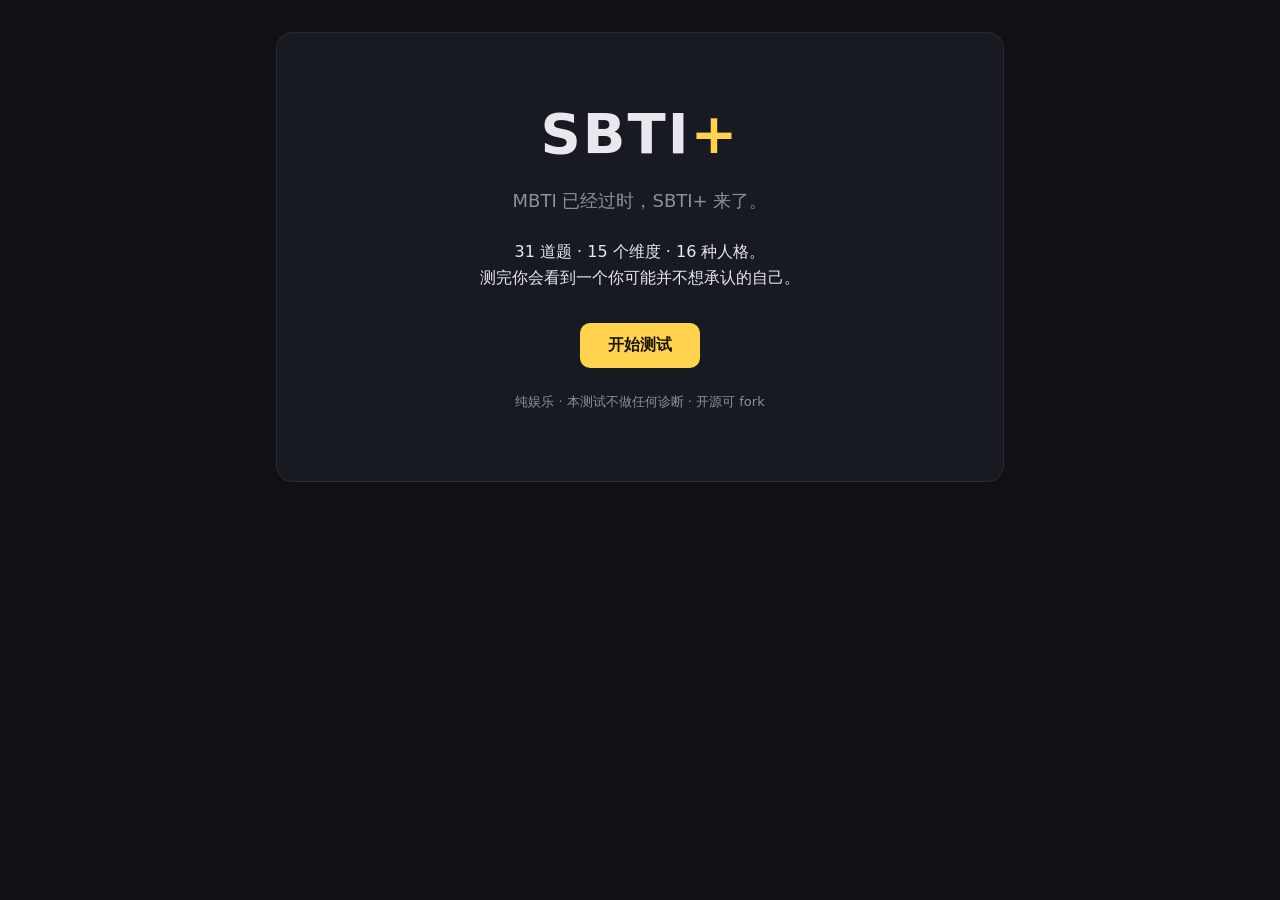
==== index.html @ dd5b1cde "first commit" ====
<!doctype html>
<html lang="zh-CN">
<head>
  <meta charset="utf-8" />
  <meta name="viewport" content="width=device-width, initial-scale=1" />
  <title>SBTI+ 人格测试</title>
  <meta name="description" content="SBTI+ 人格测试 —— 31 题 · 15 维度 · 16 种人格，娱乐向。" />
  <link rel="stylesheet" href="./style.css" />
</head>
<body>
  <main id="app">

    <!-- 1. 首页 -->
    <section id="screen-intro" class="screen active">
      <div class="card hero">
        <h1 class="title">SBTI<span class="plus">+</span></h1>
        <p class="subtitle">MBTI 已经过时，SBTI+ 来了。</p>
        <p class="desc">31 道题 · 15 个维度 · 16 种人格。<br/>测完你会看到一个你可能并不想承认的自己。</p>
        <button class="btn btn-primary" id="startBtn">开始测试</button>
        <p class="foot">纯娱乐 · 本测试不做任何诊断 · 开源可 fork</p>
      </div>
    </section>

    <!-- 2. 答题 -->
    <section id="screen-quiz" class="screen">
      <div class="card">
        <header class="quiz-head">
          <span id="progressText">0 / 0</span>
          <div class="progress-bar"><div id="progressFill"></div></div>
        </header>
        <ol id="questionList" class="question-list"></ol>
        <footer class="quiz-foot">
          <button class="btn btn-secondary" id="backBtn">返回首页</button>
          <button class="btn btn-primary" id="submitBtn">提交并查看结果</button>
        </footer>
        <p class="hint" id="hint">把题全做完才放行。</p>
      </div>
    </section>

    <!-- 3. 结果 -->
    <section id="screen-result" class="screen">
      <div class="card result">
        <p class="kicker">你的主人格</p>
        <h2 id="resName" class="res-name"></h2>
        <p id="resCode" class="res-code"></p>
        <div id="resRarity" class="rarity-badge"></div>
        <p id="resMatch" class="res-match"></p>
        <blockquote id="resTagline" class="tagline"></blockquote>
        <p id="resDesc" class="res-desc"></p>

        <h3>十五维度评分</h3>
        <ul id="dimList" class="dim-list"></ul>

        <h3>其他匹配度 Top 3</h3>
        <ul id="altList" class="alt-list"></ul>

        <div class="friendly">
          <h4>友情提示</h4>
          <p>本测试纯属娱乐，别拿它当诊断、面试、相亲、分手或人生判决书。你可以笑，但别太当真。</p>
        </div>

        <footer class="result-foot">
          <button class="btn btn-secondary" id="restartBtn">重新测试</button>
          <button class="btn btn-primary" id="homeBtn">回到首页</button>
        </footer>
      </div>
    </section>

  </main>

  <script src="./data.js"></script>
  <script src="./app.js"></script>
</body>
</html>
---- style.css ----
:root {
  --bg: #0f1115;
  --card: #171a21;
  --card-2: #1e222b;
  --text: #e7e9ee;
  --muted: #8a90a0;
  --primary: #ffd34d;
  --primary-ink: #1a1500;
  --accent: #7ad0ff;
  --border: #262b36;
}

* { box-sizing: border-box; }
html, body { margin: 0; padding: 0; background: var(--bg); color: var(--text);
  font-family: -apple-system, BlinkMacSystemFont, "PingFang SC", "Hiragino Sans GB",
               "Microsoft YaHei", system-ui, sans-serif;
  line-height: 1.6;
  -webkit-font-smoothing: antialiased;
}

#app { max-width: 760px; margin: 0 auto; padding: 32px 16px 80px; }

.screen { display: none; }
.screen.active { display: block; animation: fade .3s ease; }
@keyframes fade { from { opacity: 0; transform: translateY(6px);} to { opacity: 1; transform: none; } }

.card {
  background: var(--card);
  border: 1px solid var(--border);
  border-radius: 16px;
  padding: 32px;
}

/* Hero */
.hero { text-align: center; padding: 56px 32px; }
.title { font-size: 56px; margin: 0; letter-spacing: 2px; }
.title .plus { color: var(--primary); }
.subtitle { color: var(--muted); margin: 8px 0 24px; font-size: 18px; }
.desc { color: var(--text); margin-bottom: 32px; }
.foot { color: var(--muted); font-size: 13px; margin-top: 24px; }

/* Buttons */
.btn {
  display: inline-block;
  border: 0;
  border-radius: 10px;
  padding: 12px 28px;
  font-size: 16px;
  font-weight: 600;
  cursor: pointer;
  transition: transform .1s ease, opacity .2s ease;
  font-family: inherit;
}
.btn:active { transform: translateY(1px); }
.btn-primary { background: var(--primary); color: var(--primary-ink); }
.btn-primary:disabled { opacity: .5; cursor: not-allowed; }
.btn-secondary { background: var(--card-2); color: var(--text); border: 1px solid var(--border); }

/* Quiz */
.quiz-head { display: flex; align-items: center; gap: 16px; margin-bottom: 20px; }
.quiz-head span { color: var(--muted); font-variant-numeric: tabular-nums; min-width: 60px; }
.progress-bar { flex: 1; height: 8px; background: var(--card-2); border-radius: 4px; overflow: hidden; }
#progressFill { height: 100%; width: 0; background: var(--primary); transition: width .3s; }

.question-list { list-style: none; padding: 0; margin: 0; }
.question-list li { margin-bottom: 28px; padding-bottom: 20px; border-bottom: 1px solid var(--border); }
.question-list li:last-child { border-bottom: 0; }
.q-text { font-weight: 600; margin: 0 0 12px; }
.q-idx { color: var(--muted); margin-right: 6px; }
.opts { display: flex; flex-direction: column; gap: 8px; }
.opt {
  display: block;
  padding: 12px 16px;
  background: var(--card-2);
  border: 1px solid var(--border);
  border-radius: 10px;
  cursor: pointer;
  transition: all .15s;
}
.opt:hover { border-color: var(--accent); }
.opt input { display: none; }
.opt.checked { border-color: var(--primary); background: rgba(255,211,77,.08); }

.quiz-foot { display: flex; gap: 12px; margin-top: 20px; flex-wrap: wrap; }
.hint { color: var(--muted); font-size: 13px; margin-top: 12px; }

/* Result */
.result .kicker { color: var(--muted); margin: 0; text-transform: uppercase; letter-spacing: 2px; font-size: 13px; }
.res-name { font-size: 42px; margin: 8px 0 4px; }
.res-code { color: var(--accent); margin: 0 0 8px; font-weight: 600; letter-spacing: 1px; font-size: 14px; }
.res-match { color: var(--primary); margin: 0 0 16px; font-weight: 600; }
.tagline { border-left: 3px solid var(--primary); padding: 4px 14px; margin: 16px 0; color: var(--text); font-style: italic; }
.res-desc { margin: 16px 0 32px; }

.result h3 { font-size: 16px; color: var(--muted); border-top: 1px solid var(--border); padding-top: 20px; margin-top: 24px; }

.dim-list { list-style: none; padding: 0; margin: 0 0 16px; display: grid; gap: 12px; }
.dim-card {
  background: var(--card-2);
  border: 1px solid var(--border);
  border-radius: 12px;
  padding: 16px 18px;
}
.dim-card header {
  display: flex; align-items: center; justify-content: space-between;
  margin-bottom: 8px;
}
.dim-title { display: flex; align-items: baseline; gap: 8px; }
.dim-code {
  font-size: 12px; font-weight: 700; color: var(--muted);
  background: var(--bg); padding: 2px 8px; border-radius: 6px;
  letter-spacing: 0.5px;
}
.dim-name { font-size: 16px; font-weight: 600; color: var(--text); }
.dim-score { display: flex; align-items: center; gap: 4px; font-weight: 700; font-size: 14px; }
.dim-score .sep { color: var(--muted); font-weight: 400; margin: 0 2px; }
.dim-score.lv-H { color: #ffd34d; }
.dim-score.lv-M { color: #7ad0ff; }
.dim-score.lv-L { color: #b0a5ff; }
.dim-tag { font-size: 13px; color: var(--muted); margin: 0 0 4px; font-weight: 600; }
.dim-desc { font-size: 14px; color: var(--text); margin: 0; line-height: 1.55; }

.friendly {
  margin-top: 28px;
  padding: 18px 20px;
  background: var(--card-2);
  border: 1px dashed var(--border);
  border-radius: 12px;
}
.friendly h4 { margin: 0 0 6px; font-size: 14px; color: var(--primary); }
.friendly p { margin: 0; color: var(--muted); font-size: 13px; line-height: 1.6; }
.alt-sub { color: var(--muted); font-weight: 400; margin-left: 8px; font-size: 12px; letter-spacing: 1px; }
.alt-rarity { margin-left: 8px; font-size: 12px; letter-spacing: 1px; }

/* Rarity badge */
.rarity-badge {
  display: inline-flex;
  align-items: center;
  gap: 8px;
  padding: 6px 12px;
  border-radius: 999px;
  font-size: 12px;
  font-weight: 700;
  letter-spacing: 1px;
  margin: 4px 0 12px;
  border: 1px solid currentColor;
  background: rgba(255, 255, 255, 0.03);
}
.rarity-badge .stars { font-size: 14px; }
.rarity-badge .rarity-label { font-weight: 600; }

.rarity-common   { color: #9aa0ac; }
.rarity-uncommon { color: #7ed0a0; }
.rarity-rare     { color: #7ad0ff; }
.rarity-epic     { color: #c58cff; }
.rarity-legend   {
  color: #ffd34d;
  background: linear-gradient(90deg, rgba(255,211,77,0.12), rgba(255,130,77,0.12));
  animation: legend-glow 2.4s ease-in-out infinite;
}
@keyframes legend-glow {
  0%, 100% { box-shadow: 0 0 0 0 rgba(255,211,77,0.4); }
  50%      { box-shadow: 0 0 14px 2px rgba(255,211,77,0.35); }
}

.alt-list { list-style: none; padding: 0; margin: 0; }
.alt-list li {
  display: flex; justify-content: space-between;
  padding: 8px 0; border-bottom: 1px dashed var(--border);
}
.alt-list li:last-child { border: 0; }
.alt-list .alt-name { font-weight: 600; }
.alt-list .alt-pct { color: var(--muted); font-variant-numeric: tabular-nums; }

.result-foot { display: flex; gap: 12px; margin-top: 24px; flex-wrap: wrap; }

@media (max-width: 560px) {
  .card { padding: 24px 18px; }
  .title { font-size: 44px; }
  .res-name { font-size: 32px; }
  .hero { padding: 40px 20px; }
}
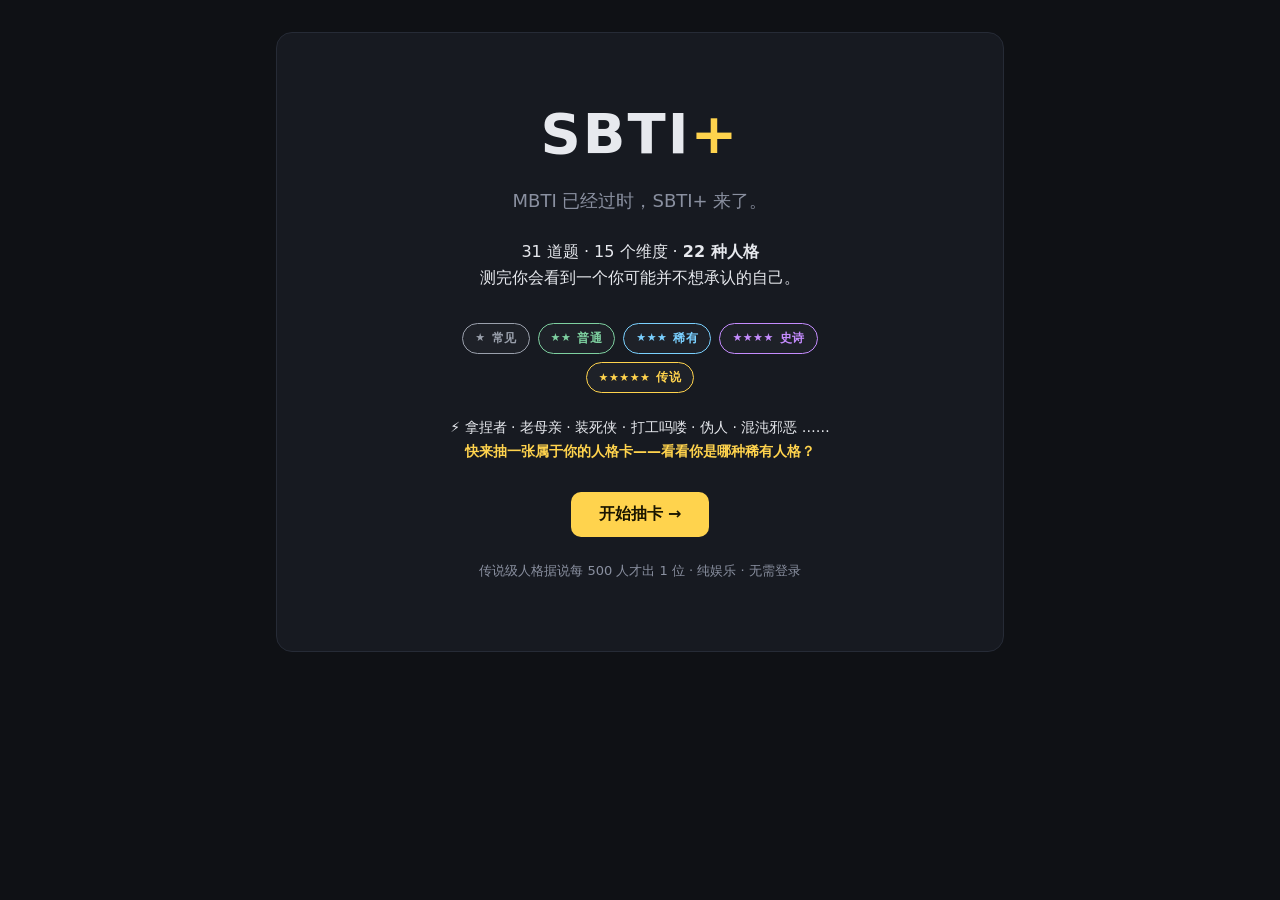
==== commit 41922a0b: "fix：修复首页信息显示错误" ====
--- a/index.html
+++ b/index.html
@@ -15,9 +15,21 @@
       <div class="card hero">
         <h1 class="title">SBTI<span class="plus">+</span></h1>
         <p class="subtitle">MBTI 已经过时，SBTI+ 来了。</p>
-        <p class="desc">31 道题 · 15 个维度 · 16 种人格。<br/>测完你会看到一个你可能并不想承认的自己。</p>
-        <button class="btn btn-primary" id="startBtn">开始测试</button>
-        <p class="foot">纯娱乐 · 本测试不做任何诊断 · 开源可 fork</p>
+        <p class="desc">31 道题 · 15 个维度 · <strong>22 种人格</strong><br/>测完你会看到一个你可能并不想承认的自己。</p>
+
+        <ul class="rarity-tease">
+          <li class="rarity-common"><span class="stars">★</span><span>常见</span></li>
+          <li class="rarity-uncommon"><span class="stars">★★</span><span>普通</span></li>
+          <li class="rarity-rare"><span class="stars">★★★</span><span>稀有</span></li>
+          <li class="rarity-epic"><span class="stars">★★★★</span><span>史诗</span></li>
+          <li class="rarity-legend"><span class="stars">★★★★★</span><span>传说</span></li>
+        </ul>
+
+        <p class="tease">⚡ 拿捏者 · 老母亲 · 装死侠 · 打工吗喽 · 伪人 · 混沌邪恶 ……<br/>
+          <strong>快来抽一张属于你的人格卡——看看你是哪种稀有人格？</strong></p>
+
+        <button class="btn btn-primary" id="startBtn">开始抽卡 →</button>
+        <p class="foot">传说级人格据说每 500 人才出 1 位 · 纯娱乐 · 无需登录</p>
       </div>
     </section>
 
@@ -41,6 +53,7 @@
     <section id="screen-result" class="screen">
       <div class="card result">
         <p class="kicker">你的主人格</p>
+        <div id="resAvatar" class="res-avatar"></div>
         <h2 id="resName" class="res-name"></h2>
         <p id="resCode" class="res-code"></p>
         <div id="resRarity" class="rarity-badge"></div>
@@ -69,6 +82,12 @@
   </main>
 
   <script src="./data.js"></script>
+  <script src="./avatars.js"></script>
   <script src="./app.js"></script>
+
+  <!-- Cloudflare Web Analytics —— 把下面的 YOUR_TOKEN_HERE 替换成你在 CF 后台拿到的 token -->
+  <script defer src="https://static.cloudflareinsights.com/beacon.min.js"
+          data-cf-beacon='{"token": "8ededf2203d848b292072b26a728d24f"}'></script>
+  <!-- End Cloudflare Web Analytics -->
 </body>
 </html>
--- a/style.css
+++ b/style.css
@@ -38,6 +38,38 @@
 .subtitle { color: var(--muted); margin: 8px 0 24px; font-size: 18px; }
 .desc { color: var(--text); margin-bottom: 32px; }
 .foot { color: var(--muted); font-size: 13px; margin-top: 24px; }
+
+.rarity-tease {
+  list-style: none;
+  padding: 0;
+  margin: 22px auto;
+  display: flex;
+  flex-wrap: wrap;
+  justify-content: center;
+  gap: 8px;
+  max-width: 460px;
+}
+.rarity-tease li {
+  display: inline-flex;
+  align-items: center;
+  gap: 6px;
+  padding: 5px 12px;
+  border-radius: 999px;
+  font-size: 12px;
+  font-weight: 700;
+  letter-spacing: 0.5px;
+  border: 1px solid currentColor;
+  background: rgba(255,255,255,0.03);
+}
+.rarity-tease .stars { font-size: 11px; }
+.tease {
+  color: var(--text);
+  font-size: 14px;
+  line-height: 1.75;
+  margin: 20px auto 28px;
+  max-width: 480px;
+}
+.tease strong { color: var(--primary); }
 
 /* Buttons */
 .btn {
@@ -85,12 +117,52 @@
 .hint { color: var(--muted); font-size: 13px; margin-top: 12px; }
 
 /* Result */
-.result .kicker { color: var(--muted); margin: 0; text-transform: uppercase; letter-spacing: 2px; font-size: 13px; }
+.result .kicker { color: var(--muted); margin: 0; text-transform: uppercase; letter-spacing: 2px; font-size: 13px; text-align: center; }
+.res-avatar { display: flex; justify-content: center; margin: 16px 0 4px; }
+.res-avatar svg { filter: drop-shadow(0 6px 20px rgba(0,0,0,0.35)); }
+.result .res-name,
+.result .res-code,
+.result .res-match,
+.result .rarity-badge { text-align: center; }
+.result > .card > .res-name { text-align: center; }
+.result .rarity-badge { display: inline-flex; }
+#screen-result .card { text-align: center; }
+#screen-result .card .tagline,
+#screen-result .card .res-desc,
+#screen-result .card .dim-list,
+#screen-result .card .alt-list,
+#screen-result .card .friendly { text-align: left; }
+#screen-result .card h3 { text-align: left; }
+
+.alt-list li { align-items: center; gap: 12px; }
+.alt-avatar { flex-shrink: 0; display: inline-flex; }
+.alt-avatar svg { display: block; }
+.alt-list .alt-name { flex: 1; }
 .res-name { font-size: 42px; margin: 8px 0 4px; }
 .res-code { color: var(--accent); margin: 0 0 8px; font-weight: 600; letter-spacing: 1px; font-size: 14px; }
 .res-match { color: var(--primary); margin: 0 0 16px; font-weight: 600; }
 .tagline { border-left: 3px solid var(--primary); padding: 4px 14px; margin: 16px 0; color: var(--text); font-style: italic; }
 .res-desc { margin: 16px 0 32px; }
+.res-desc p { margin: 0 0 14px; line-height: 1.8; }
+.res-desc p:last-child { margin-bottom: 0; }
+.desc-tag {
+  display: inline-block;
+  padding: 2px 10px;
+  border-radius: 999px;
+  font-size: 12px;
+  font-weight: 700;
+  border: 1px solid currentColor;
+  margin-right: 6px;
+  letter-spacing: 0.5px;
+  vertical-align: 1px;
+}
+.desc-tone {
+  color: var(--muted);
+  font-size: 13px;
+  font-style: italic;
+  text-align: right;
+  margin-top: 18px !important;
+}
 
 .result h3 { font-size: 16px; color: var(--muted); border-top: 1px solid var(--border); padding-top: 20px; margin-top: 24px; }
 
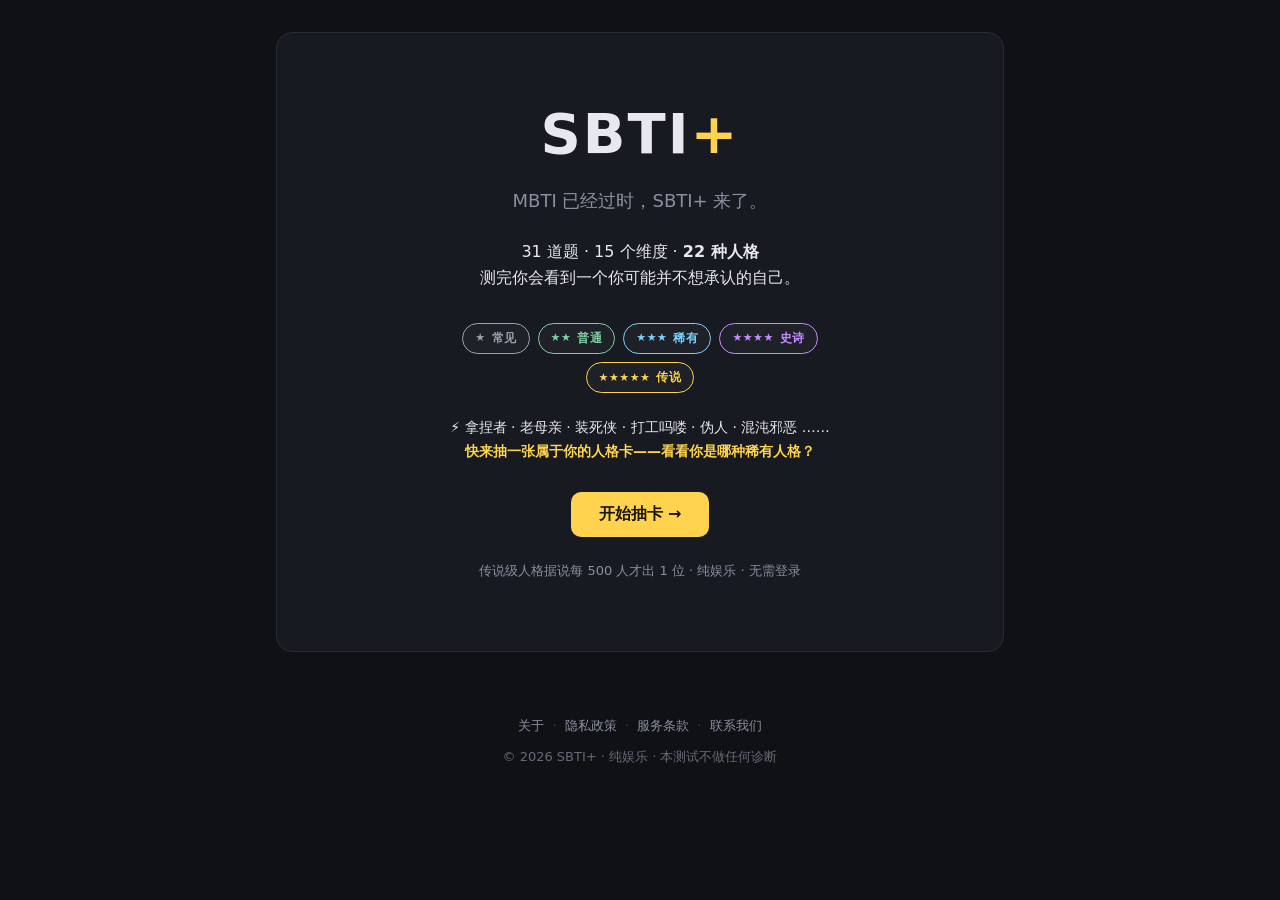
==== commit 10026e94: "fix： 滚动答题" ====
--- a/index.html
+++ b/index.html
@@ -4,8 +4,13 @@
   <meta charset="utf-8" />
   <meta name="viewport" content="width=device-width, initial-scale=1" />
   <title>SBTI+ 人格测试</title>
-  <meta name="description" content="SBTI+ 人格测试 —— 31 题 · 15 维度 · 16 种人格，娱乐向。" />
-  <link rel="stylesheet" href="./style.css" />
+  <meta name="description" content="SBTI+ 人格测试 —— 31 题 · 15 维度 · 22 种人格，五级稀有度，娱乐向。" />
+  <link rel="stylesheet" href="./style.css?v=3" />
+
+  <!-- Google AdSense -->
+  <script async src="https://pagead2.googlesyndication.com/pagead/js/adsbygoogle.js?client=ca-pub-3157688021282766"
+          crossorigin="anonymous"></script>
+  <meta name="google-adsense-account" content="ca-pub-3157688021282766" />
 </head>
 <body>
   <main id="app">
@@ -33,19 +38,25 @@
       </div>
     </section>
 
-    <!-- 2. 答题 -->
+    <!-- 2. 答题 —— 卡片式逐题切换 -->
     <section id="screen-quiz" class="screen">
-      <div class="card">
+      <div class="card quiz-card">
         <header class="quiz-head">
-          <span id="progressText">0 / 0</span>
+          <span id="progressText">1 / 31</span>
           <div class="progress-bar"><div id="progressFill"></div></div>
         </header>
-        <ol id="questionList" class="question-list"></ol>
+
+        <div id="questionCard" class="question-card">
+          <p class="q-text"><span class="q-idx" id="qIdx">1.</span><span id="qText"></span></p>
+          <div class="opts" id="qOpts"></div>
+        </div>
+
         <footer class="quiz-foot">
+          <button class="btn btn-secondary" id="prevBtn">← 上一题</button>
           <button class="btn btn-secondary" id="backBtn">返回首页</button>
-          <button class="btn btn-primary" id="submitBtn">提交并查看结果</button>
+          <button class="btn btn-primary" id="submitBtn" style="display:none">提交并查看结果</button>
         </footer>
-        <p class="hint" id="hint">把题全做完才放行。</p>
+        <p class="hint" id="hint">选完会自动跳到下一题</p>
       </div>
     </section>
 
@@ -61,11 +72,35 @@
         <blockquote id="resTagline" class="tagline"></blockquote>
         <p id="resDesc" class="res-desc"></p>
 
+        <!-- Ad slot: 描述之后 / 维度之前 · 黄金位置（审核通过后取消注释） -->
+        <!--
+        <div class="ad-slot">
+          <ins class="adsbygoogle"
+               style="display:block"
+               data-ad-client="ca-pub-3157688021282766"
+               data-ad-slot="AUTO"
+               data-ad-format="auto"
+               data-full-width-responsive="true"></ins>
+        </div>
+        -->
+
         <h3>十五维度评分</h3>
         <ul id="dimList" class="dim-list"></ul>
 
         <h3>其他匹配度 Top 3</h3>
         <ul id="altList" class="alt-list"></ul>
+
+        <!-- Ad slot: 备选人格之后 · 友情提示之前（审核通过后取消注释） -->
+        <!--
+        <div class="ad-slot">
+          <ins class="adsbygoogle"
+               style="display:block"
+               data-ad-client="ca-pub-3157688021282766"
+               data-ad-slot="AUTO"
+               data-ad-format="auto"
+               data-full-width-responsive="true"></ins>
+        </div>
+        -->
 
         <div class="friendly">
           <h4>友情提示</h4>
@@ -81,9 +116,22 @@
 
   </main>
 
-  <script src="./data.js"></script>
-  <script src="./avatars.js"></script>
-  <script src="./app.js"></script>
+  <footer class="site-footer">
+    <nav>
+      <a href="./about.html">关于</a>
+      <span>·</span>
+      <a href="./privacy.html">隐私政策</a>
+      <span>·</span>
+      <a href="./terms.html">服务条款</a>
+      <span>·</span>
+      <a href="./contact.html">联系我们</a>
+    </nav>
+    <p>© 2026 SBTI+ · 纯娱乐 · 本测试不做任何诊断</p>
+  </footer>
+
+  <script src="./data.js?v=3"></script>
+  <script src="./avatars.js?v=3"></script>
+  <script src="./app.js?v=3"></script>
 
   <!-- Cloudflare Web Analytics —— 把下面的 YOUR_TOKEN_HERE 替换成你在 CF 后台拿到的 token -->
   <script defer src="https://static.cloudflareinsights.com/beacon.min.js"
--- a/style.css
+++ b/style.css
@@ -18,7 +18,21 @@
   -webkit-font-smoothing: antialiased;
 }
 
-#app { max-width: 760px; margin: 0 auto; padding: 32px 16px 80px; }
+#app { max-width: 760px; margin: 0 auto; padding: 32px 16px 40px; }
+
+.site-footer {
+  max-width: 760px;
+  margin: 0 auto;
+  padding: 24px 16px 48px;
+  text-align: center;
+  color: var(--muted);
+  font-size: 13px;
+}
+.site-footer nav { margin-bottom: 10px; }
+.site-footer nav a { color: var(--muted); text-decoration: none; margin: 0 4px; }
+.site-footer nav a:hover { color: var(--accent); }
+.site-footer nav span { opacity: 0.4; }
+.site-footer p { margin: 0; opacity: 0.7; }
 
 .screen { display: none; }
 .screen.active { display: block; animation: fade .3s ease; }
@@ -94,27 +108,96 @@
 .progress-bar { flex: 1; height: 8px; background: var(--card-2); border-radius: 4px; overflow: hidden; }
 #progressFill { height: 100%; width: 0; background: var(--primary); transition: width .3s; }
 
-.question-list { list-style: none; padding: 0; margin: 0; }
-.question-list li { margin-bottom: 28px; padding-bottom: 20px; border-bottom: 1px solid var(--border); }
-.question-list li:last-child { border-bottom: 0; }
-.q-text { font-weight: 600; margin: 0 0 12px; }
-.q-idx { color: var(--muted); margin-right: 6px; }
-.opts { display: flex; flex-direction: column; gap: 8px; }
+/* Quiz card (single-question mode) */
+.quiz-card { min-height: 460px; display: flex; flex-direction: column; }
+.question-card {
+  flex: 1;
+  padding: 8px 4px 16px;
+}
+.q-text {
+  font-size: 20px;
+  font-weight: 600;
+  margin: 24px 0 28px;
+  line-height: 1.55;
+  min-height: 64px;
+}
+.q-idx {
+  color: var(--primary);
+  margin-right: 10px;
+  font-weight: 700;
+}
+
+.opts { display: flex; flex-direction: column; gap: 12px; }
 .opt {
-  display: block;
-  padding: 12px 16px;
+  display: flex;
+  align-items: center;
+  gap: 14px;
+  width: 100%;
+  text-align: left;
+  padding: 16px 18px;
   background: var(--card-2);
   border: 1px solid var(--border);
-  border-radius: 10px;
+  border-radius: 12px;
   cursor: pointer;
-  transition: all .15s;
-}
-.opt:hover { border-color: var(--accent); }
-.opt input { display: none; }
-.opt.checked { border-color: var(--primary); background: rgba(255,211,77,.08); }
-
-.quiz-foot { display: flex; gap: 12px; margin-top: 20px; flex-wrap: wrap; }
-.hint { color: var(--muted); font-size: 13px; margin-top: 12px; }
+  transition: all .18s ease;
+  color: var(--text);
+  font-family: inherit;
+  font-size: 15px;
+  line-height: 1.5;
+}
+.opt:hover {
+  border-color: var(--accent);
+  transform: translateX(4px);
+  background: rgba(122, 208, 255, 0.05);
+}
+.opt:active { transform: translateX(4px) scale(0.99); }
+.opt-letter {
+  flex-shrink: 0;
+  width: 28px;
+  height: 28px;
+  border-radius: 50%;
+  background: var(--bg);
+  border: 1px solid var(--border);
+  display: inline-flex;
+  align-items: center;
+  justify-content: center;
+  font-weight: 700;
+  font-size: 13px;
+  color: var(--muted);
+  transition: all .18s ease;
+}
+.opt:hover .opt-letter {
+  color: var(--accent);
+  border-color: var(--accent);
+}
+.opt-label { flex: 1; }
+.opt.checked {
+  border-color: var(--primary);
+  background: rgba(255,211,77,.1);
+  transform: translateX(4px);
+}
+.opt.checked .opt-letter {
+  background: var(--primary);
+  color: var(--primary-ink);
+  border-color: var(--primary);
+}
+
+/* 卡片切换动画 */
+@keyframes slideInRight {
+  from { opacity: 0; transform: translateX(40px); }
+  to   { opacity: 1; transform: translateX(0); }
+}
+@keyframes slideInLeft {
+  from { opacity: 0; transform: translateX(-40px); }
+  to   { opacity: 1; transform: translateX(0); }
+}
+.question-card.slide-in-right { animation: slideInRight .28s ease-out; }
+.question-card.slide-in-left  { animation: slideInLeft  .28s ease-out; }
+
+.quiz-foot { display: flex; gap: 10px; margin-top: 20px; flex-wrap: wrap; align-items: center; }
+.quiz-foot .btn { padding: 10px 18px; font-size: 14px; }
+.quiz-foot .btn:disabled { opacity: 0.35; cursor: not-allowed; }
+.hint { color: var(--muted); font-size: 13px; margin-top: 14px; text-align: center; }
 
 /* Result */
 .result .kicker { color: var(--muted); margin: 0; text-transform: uppercase; letter-spacing: 2px; font-size: 13px; text-align: center; }
@@ -244,6 +327,29 @@
 .alt-list .alt-name { font-weight: 600; }
 .alt-list .alt-pct { color: var(--muted); font-variant-numeric: tabular-nums; }
 
+.ad-slot {
+  margin: 28px 0;
+  padding: 16px 0 8px;
+  min-height: 100px;
+  display: block;
+  position: relative;
+  border-top: 1px dashed var(--border);
+  border-bottom: 1px dashed var(--border);
+}
+.ad-slot::before {
+  content: '广告 · Sponsored';
+  position: absolute;
+  top: -8px;
+  left: 12px;
+  padding: 0 8px;
+  background: var(--card);
+  font-size: 10px;
+  color: var(--muted);
+  letter-spacing: 1px;
+  opacity: 0.6;
+}
+.ad-slot ins { background: transparent; }
+
 .result-foot { display: flex; gap: 12px; margin-top: 24px; flex-wrap: wrap; }
 
 @media (max-width: 560px) {
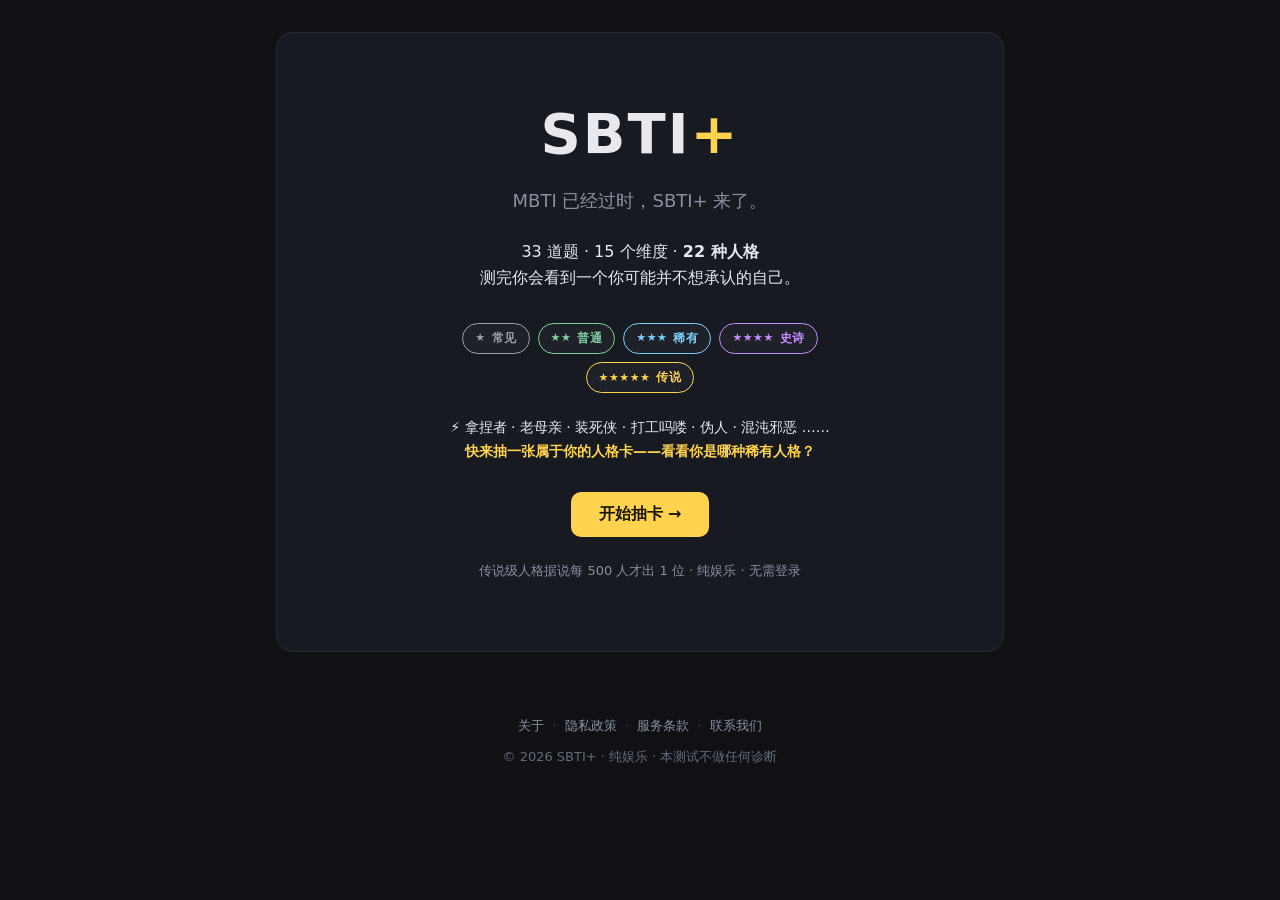
==== commit 014f9222: "fix：修复各种bug" ====
--- a/index.html
+++ b/index.html
@@ -4,8 +4,8 @@
   <meta charset="utf-8" />
   <meta name="viewport" content="width=device-width, initial-scale=1" />
   <title>SBTI+ 人格测试</title>
-  <meta name="description" content="SBTI+ 人格测试 —— 31 题 · 15 维度 · 22 种人格，五级稀有度，娱乐向。" />
-  <link rel="stylesheet" href="./style.css?v=3" />
+  <meta name="description" content="SBTI+ 人格测试 —— 33 题 · 15 维度 · 22 种人格，五级稀有度，娱乐向。" />
+  <link rel="stylesheet" href="./style.css?v=4" />
 
   <!-- Google AdSense -->
   <script async src="https://pagead2.googlesyndication.com/pagead/js/adsbygoogle.js?client=ca-pub-3157688021282766"
@@ -20,7 +20,7 @@
       <div class="card hero">
         <h1 class="title">SBTI<span class="plus">+</span></h1>
         <p class="subtitle">MBTI 已经过时，SBTI+ 来了。</p>
-        <p class="desc">31 道题 · 15 个维度 · <strong>22 种人格</strong><br/>测完你会看到一个你可能并不想承认的自己。</p>
+        <p class="desc">33 道题 · 15 个维度 · <strong>22 种人格</strong><br/>测完你会看到一个你可能并不想承认的自己。</p>
 
         <ul class="rarity-tease">
           <li class="rarity-common"><span class="stars">★</span><span>常见</span></li>
@@ -72,6 +72,9 @@
         <blockquote id="resTagline" class="tagline"></blockquote>
         <p id="resDesc" class="res-desc"></p>
 
+        <h3>社交兼容性</h3>
+        <ul id="tagList" class="tag-list"></ul>
+
         <!-- Ad slot: 描述之后 / 维度之前 · 黄金位置（审核通过后取消注释） -->
         <!--
         <div class="ad-slot">
@@ -108,9 +111,22 @@
         </div>
 
         <footer class="result-foot">
+          <button class="btn btn-share" id="shareBtn">📤 分享结果</button>
           <button class="btn btn-secondary" id="restartBtn">重新测试</button>
           <button class="btn btn-primary" id="homeBtn">回到首页</button>
         </footer>
+
+        <!-- 分享图预览浮层 -->
+        <div id="shareOverlay" class="share-overlay" style="display:none">
+          <div class="share-modal">
+            <canvas id="shareCanvas"></canvas>
+            <div class="share-actions">
+              <button class="btn btn-primary" id="shareSaveBtn">保存图片</button>
+              <button class="btn btn-secondary" id="shareCloseBtn">关闭</button>
+            </div>
+            <p class="share-hint">长按图片或点击"保存图片"即可分享到社交平台</p>
+          </div>
+        </div>
       </div>
     </section>
 
@@ -129,9 +145,9 @@
     <p>© 2026 SBTI+ · 纯娱乐 · 本测试不做任何诊断</p>
   </footer>
 
-  <script src="./data.js?v=3"></script>
-  <script src="./avatars.js?v=3"></script>
-  <script src="./app.js?v=3"></script>
+  <script src="./data.js?v=4"></script>
+  <script src="./avatars.js?v=4"></script>
+  <script src="./app.js?v=4"></script>
 
   <!-- Cloudflare Web Analytics —— 把下面的 YOUR_TOKEN_HERE 替换成你在 CF 后台拿到的 token -->
   <script defer src="https://static.cloudflareinsights.com/beacon.min.js"
--- a/style.css
+++ b/style.css
@@ -202,7 +202,6 @@
 /* Result */
 .result .kicker { color: var(--muted); margin: 0; text-transform: uppercase; letter-spacing: 2px; font-size: 13px; text-align: center; }
 .res-avatar { display: flex; justify-content: center; margin: 16px 0 4px; }
-.res-avatar svg { filter: drop-shadow(0 6px 20px rgba(0,0,0,0.35)); }
 .result .res-name,
 .result .res-code,
 .result .res-match,
@@ -212,6 +211,7 @@
 #screen-result .card { text-align: center; }
 #screen-result .card .tagline,
 #screen-result .card .res-desc,
+#screen-result .card .tag-list,
 #screen-result .card .dim-list,
 #screen-result .card .alt-list,
 #screen-result .card .friendly { text-align: left; }
@@ -219,7 +219,52 @@
 
 .alt-list li { align-items: center; gap: 12px; }
 .alt-avatar { flex-shrink: 0; display: inline-flex; }
-.alt-avatar svg { display: block; }
+
+/* Tarot Cards */
+.tarot-card {
+  position: relative;
+  border-radius: 12px;
+  background: var(--card-2);
+  padding: 4px;
+  box-shadow: 0 8px 24px rgba(0, 0, 0, 0.4), 0 0 12px var(--rarity), inset 0 0 0 1px rgba(255,255,255,0.05);
+  display: flex;
+  align-items: center;
+  justify-content: center;
+}
+.tarot-card::before {
+  content: '';
+  position: absolute;
+  inset: 0;
+  box-shadow: inset 0 0 30px var(--rarity);
+  opacity: 0.15;
+  pointer-events: none;
+  border-radius: 12px;
+}
+.tarot-card-inner {
+  width: 100%;
+  height: 100%;
+  border-radius: 8px;
+  overflow: hidden;
+  position: relative;
+  display: flex;
+  align-items: center;
+  justify-content: center;
+  background: #0f1115;
+}
+.tarot-card-inner img {
+  width: 100%;
+  height: 100%;
+  object-fit: cover;
+  display: block;
+}
+.tarot-fallback {
+  width: 100%;
+  height: 100%;
+  display: flex;
+  align-items: center;
+  justify-content: center;
+  flex-direction: column;
+}
 .alt-list .alt-name { flex: 1; }
 .res-name { font-size: 42px; margin: 8px 0 4px; }
 .res-code { color: var(--accent); margin: 0 0 8px; font-weight: 600; letter-spacing: 1px; font-size: 14px; }
@@ -247,6 +292,54 @@
   margin-top: 18px !important;
 }
 
+/* Social Compatibility Tags */
+.tag-list {
+  list-style: none;
+  padding: 0;
+  margin: 0 0 16px;
+  display: grid;
+  grid-template-columns: 1fr 1fr;
+  gap: 10px;
+}
+.tag-item {
+  background: var(--card-2);
+  border: 1px solid var(--border);
+  border-radius: 12px;
+  padding: 14px 16px;
+  border-left: 3px solid var(--border);
+}
+.tag-item-head {
+  display: flex;
+  align-items: center;
+  justify-content: space-between;
+  margin-bottom: 6px;
+}
+.tag-cat {
+  font-size: 13px;
+  font-weight: 600;
+  color: var(--text);
+}
+.tag-cat-icon { margin-right: 5px; }
+.tag-tier {
+  display: inline-flex;
+  align-items: center;
+  padding: 2px 10px;
+  border-radius: 999px;
+  font-size: 11px;
+  font-weight: 700;
+  letter-spacing: 0.5px;
+  border: 1px solid currentColor;
+}
+.tag-desc {
+  font-size: 13px;
+  color: var(--muted);
+  margin: 0;
+  line-height: 1.5;
+}
+@media (max-width: 560px) {
+  .tag-list { grid-template-columns: 1fr; }
+}
+
 .result h3 { font-size: 16px; color: var(--muted); border-top: 1px solid var(--border); padding-top: 20px; margin-top: 24px; }
 
 .dim-list { list-style: none; padding: 0; margin: 0 0 16px; display: grid; gap: 12px; }
@@ -352,6 +445,47 @@
 
 .result-foot { display: flex; gap: 12px; margin-top: 24px; flex-wrap: wrap; }
 
+/* Share button */
+.btn-share {
+  background: linear-gradient(135deg, #7ad0ff, #c58cff);
+  color: #fff;
+  border: none;
+}
+
+/* Share overlay */
+.share-overlay {
+  position: fixed;
+  inset: 0;
+  z-index: 1000;
+  background: rgba(0,0,0,0.85);
+  display: flex;
+  align-items: center;
+  justify-content: center;
+  padding: 16px;
+  animation: fade .2s ease;
+}
+.share-modal {
+  max-width: 400px;
+  width: 100%;
+  text-align: center;
+}
+.share-modal canvas {
+  width: 100%;
+  border-radius: 12px;
+  box-shadow: 0 8px 32px rgba(0,0,0,0.5);
+}
+.share-actions {
+  display: flex;
+  gap: 12px;
+  justify-content: center;
+  margin-top: 16px;
+}
+.share-hint {
+  color: var(--muted);
+  font-size: 12px;
+  margin-top: 12px;
+}
+
 @media (max-width: 560px) {
   .card { padding: 24px 18px; }
   .title { font-size: 44px; }
